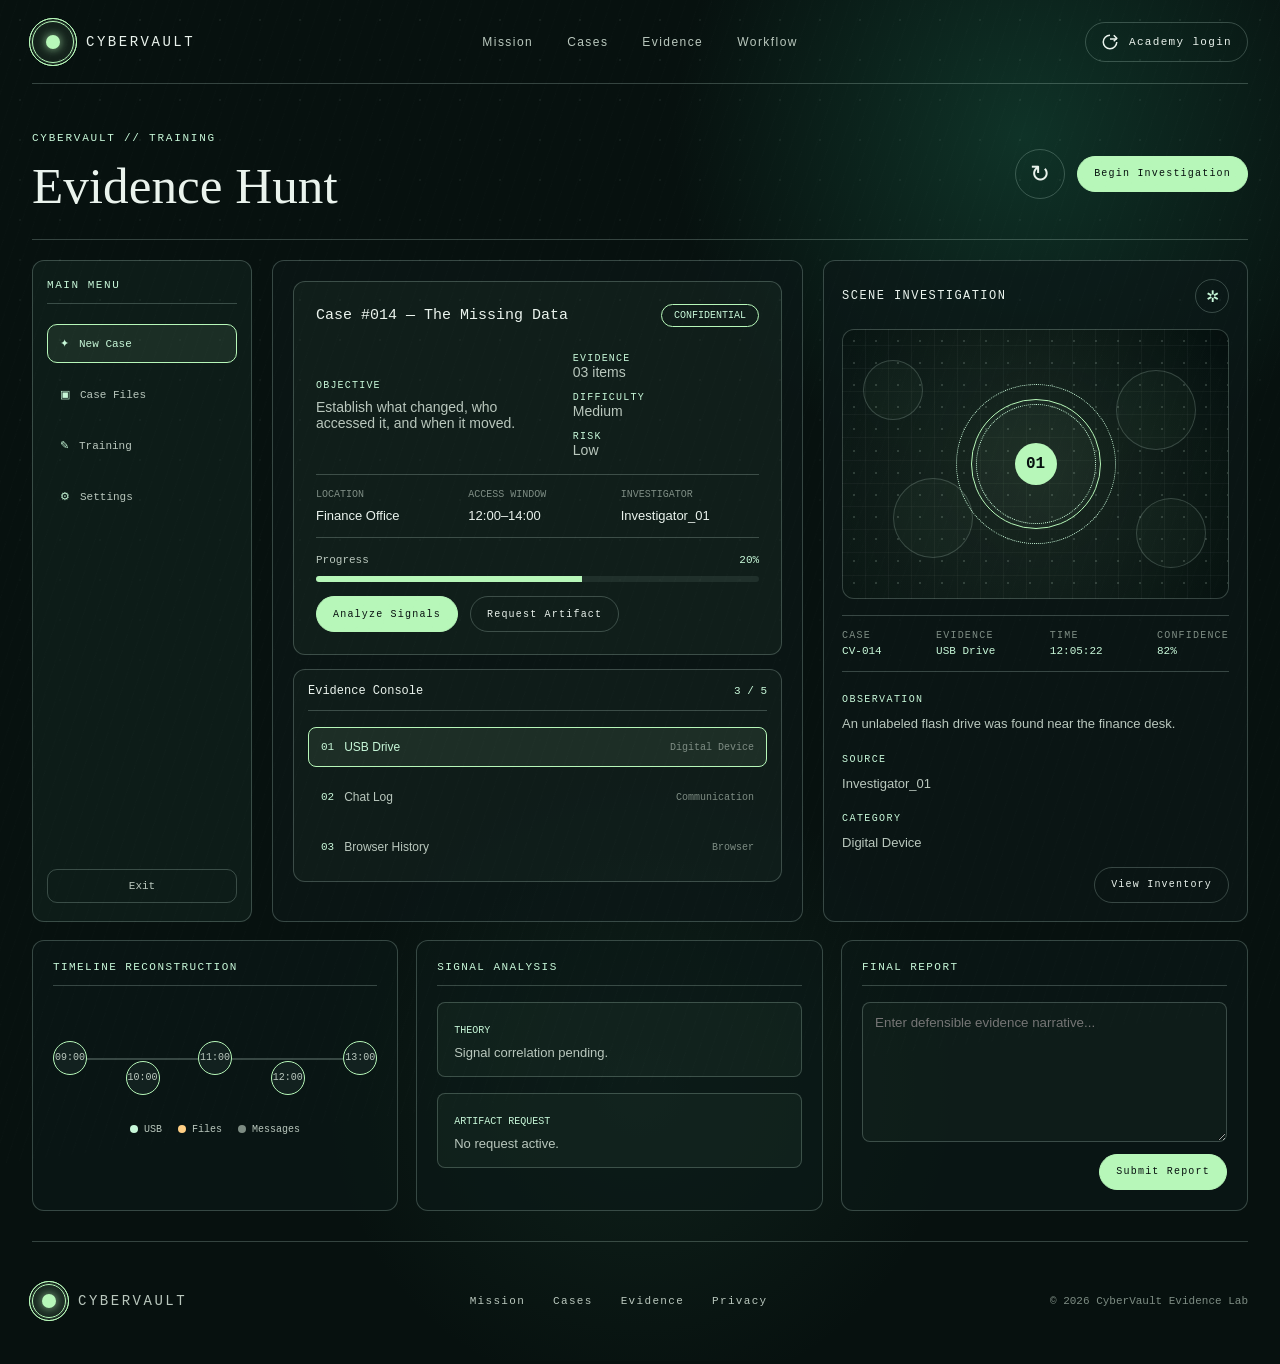
==== index.html @ d3f87b44 "feat: Add courses page and index page with navigation - Implemented a new courses page (templates/co" ====
<!doctype html>
<html lang="en">
<head>
  <meta charset="UTF-8" />
  <meta name="viewport" content="width=device-width, initial-scale=1.0" />
  <title>CyberVault · Evidence Lab</title>
  <link rel="stylesheet" href="styles.css" />
</head>
<body>
  <div class="page-shell game-page">
    <header class="site-header">
      <a class="brand" href="#">
        <span class="brand-mark">
          <span class="brand-mark-inner"></span>
        </span>
        <span class="brand-wordmark">CYBERVAULT</span>
      </a>

      <nav class="main-nav" aria-label="Main navigation">
        <a class="nav-link" href="#">Mission</a>
        <a class="nav-link" href="#">Cases</a>
        <a class="nav-link" href="#">Evidence</a>
        <a class="nav-link" href="#">Workflow</a>
      </nav>

      <a class="login-link" href="#">
        <span class="login-icon">
          <svg viewBox="0 0 24 24" aria-hidden="true">
            <path d="M12 3a9 9 0 1 0 9 9" fill="none" stroke="currentColor" stroke-width="2" />
            <path d="M12 8h9" fill="none" stroke="currentColor" stroke-width="2" />
            <path d="M17 3l4 4-4 4" fill="none" stroke="currentColor" stroke-width="2" />
          </svg>
        </span>
        <span>Academy login</span>
      </a>
    </header>

    <main class="game-dashboard">
      <section class="dashboard-topbar">
        <div class="dashboard-title-wrap">
          <span class="section-kicker">CYBERVAULT // TRAINING</span>
          <h1>Evidence Hunt</h1>
        </div>
        <div class="dashboard-actions">
          <button class="icon-button" id="refresh-button">↻</button>
          <button class="primary-button small-button" id="begin-investigation">Begin Investigation</button>
        </div>
      </section>

      <section class="game-board">
        <aside class="left-panel">
          <div class="left-panel-title">Main Menu</div>
          <div class="menu-list">
            <a class="menu-link active" href="#">
              <span class="menu-icon">✦</span>
              <span>New Case</span>
            </a>
            <a class="menu-link" href="#">
              <span class="menu-icon">▣</span>
              <span>Case Files</span>
            </a>
            <a class="menu-link" href="#">
              <span class="menu-icon">✎</span>
              <span>Training</span>
            </a>
            <a class="menu-link" href="#">
              <span class="menu-icon">⚙</span>
              <span>Settings</span>
            </a>
          </div>
          <a class="exit-button" href="#">Exit</a>
        </aside>

        <section class="case-panel">
          <section class="case-brief" id="case-brief">
            <div class="case-brief-top">
              <span class="case-panel-label">Case #014 — The Missing Data</span>
              <span class="case-status">Confidential</span>
            </div>
            <div class="case-split">
              <div class="case-objective">
                <span class="mini-label">Objective</span>
                <span class="mini-copy">Establish what changed, who accessed it, and when it moved.</span>
              </div>
              <div class="case-meta-grid">
                <div>
                  <span class="mini-label">Evidence</span>
                  <span class="mini-copy">03 items</span>
                </div>
                <div>
                  <span class="mini-label">Difficulty</span>
                  <span class="mini-copy">Medium</span>
                </div>
                <div>
                  <span class="mini-label">Risk</span>
                  <span class="mini-copy">Low</span>
                </div>
              </div>
            </div>

            <div class="case-details">
              <div class="detail-row">
                <span class="detail-label">Location</span>
                <span class="detail-value">Finance Office</span>
              </div>
              <div class="detail-row">
                <span class="detail-label">Access Window</span>
                <span class="detail-value">12:00–14:00</span>
              </div>
              <div class="detail-row">
                <span class="detail-label">Investigator</span>
                <span class="detail-value">Investigator_01</span>
              </div>
            </div>

            <div class="case-progress">
              <div class="progress-row">
                <span class="progress-text">Progress</span>
                <span class="progress-number" id="progress-value">20%</span>
              </div>
              <div class="progress-track">
                <div class="progress-bar-fill" id="case-progress-bar"></div>
              </div>
            </div>

            <div class="case-actions">
              <button class="primary-button small-button" id="analyze-button">Analyze Signals</button>
              <button class="secondary-button small-button" id="request-button">Request Artifact</button>
            </div>
          </section>

          <section class="evidence-console">
            <div class="console-head">
              <span class="console-title">Evidence Console</span>
              <span class="console-count"><span id="evidence-count">3</span> / 5</span>
            </div>
            <div class="evidence-list" id="evidence-list">
              <div class="evidence-line selected" data-evidence="USB-STORAGE">
                <span class="evidence-id">01</span>
                <span class="evidence-name">USB Drive</span>
                <span class="evidence-category">Digital Device</span>
              </div>
              <div class="evidence-line" data-evidence="MSG-045">
                <span class="evidence-id">02</span>
                <span class="evidence-name">Chat Log</span>
                <span class="evidence-category">Communication</span>
              </div>
              <div class="evidence-line" data-evidence="TRACE-118">
                <span class="evidence-id">03</span>
                <span class="evidence-name">Browser History</span>
                <span class="evidence-category">Browser</span>
              </div>
            </div>
          </section>
        </section>

        <section class="scene-panel">
          <div class="scene-top">
            <span class="scene-title">Scene Investigation</span>
            <span class="scene-controls">
              <span class="control-icon">✲</span>
            </span>
          </div>

          <div class="scene-image">
            <div class="scene-grid">
              <span class="scene-cell cell-a"></span>
              <span class="scene-cell cell-b"></span>
              <span class="scene-cell cell-c"></span>
              <span class="scene-cell cell-d"></span>
            </div>
            <div class="scene-scan">
              <span class="scan-ring one"></span>
              <span class="scan-ring two"></span>
              <span class="scan-core">01</span>
            </div>
          </div>

          <div class="scene-status">
            <div class="scene-status-row">
              <span class="scene-label">Case</span>
              <span class="scene-value">CV-014</span>
            </div>
            <div class="scene-status-row">
              <span class="scene-label">Evidence</span>
              <span class="scene-value" id="evidence-type">USB Drive</span>
            </div>
            <div class="scene-status-row">
              <span class="scene-label">Time</span>
              <span class="scene-value" id="evidence-time">12:05:22</span>
            </div>
            <div class="scene-status-row">
              <span class="scene-label">Confidence</span>
              <span class="scene-value" id="confidence-value">82%</span>
            </div>
          </div>

          <div class="scene-report">
            <span class="scene-report-title">Observation</span>
            <p id="evidence-observation">
              An unlabeled flash drive was found near the finance desk.
            </p>
            <span class="scene-report-title">Source</span>
            <p id="evidence-source">Investigator_01</p>
            <span class="scene-report-title">Category</span>
            <p id="evidence-category">Digital Device</p>
          </div>

          <div class="scene-actions">
            <button class="secondary-button small-button">View Inventory</button>
          </div>
        </section>
      </section>

      <section class="lower-dashboard">
        <section class="timeline-panel">
          <div class="panel-title">Timeline Reconstruction</div>
          <div class="timeline">
            <span class="timeline-event event-1">09:00</span>
            <span class="timeline-event event-2">10:00</span>
            <span class="timeline-event event-3">11:00</span>
            <span class="timeline-event event-4">12:00</span>
            <span class="timeline-event event-5">13:00</span>
          </div>
          <div class="timeline-legend">
            <span><i class="legend-dot dot-one"></i>USB</span>
            <span><i class="legend-dot dot-two"></i>Files</span>
            <span><i class="legend-dot dot-three"></i>Messages</span>
          </div>
        </section>

        <section class="analysis-panel">
          <div class="panel-title">Signal Analysis</div>
          <div class="analysis-card">
            <span class="analysis-label">Theory</span>
            <span class="analysis-result" id="analysis-result">Signal correlation pending.</span>
          </div>
          <div class="analysis-card">
            <span class="analysis-label">Artifact Request</span>
            <span class="analysis-result" id="artifact-request">No request active.</span>
          </div>
        </section>

        <section class="report-panel">
          <div class="panel-title">Final Report</div>
          <div class="report-form">
            <textarea id="report-input" placeholder="Enter defensible evidence narrative..."></textarea>
            <button class="primary-button small-button report-button" id="submit-report">Submit Report</button>
          </div>
        </section>
      </section>
    </main>

    <footer class="site-footer">
      <div class="footer-brand">
        <span class="brand-mark small">
          <span class="brand-mark-inner"></span>
        </span>
        <span class="brand-wordmark">CYBERVAULT</span>
      </div>
      <div class="footer-links">
        <a href="#">Mission</a>
        <a href="#">Cases</a>
        <a href="#">Evidence</a>
        <a href="#">Privacy</a>
      </div>
      <div class="footer-copy">© 2026 CyberVault Evidence Lab</div>
    </footer>
  </div>

  <script src="game.js"></script>
</body>
</html>
---- styles.css ----
* {
  box-sizing: border-box;
  -webkit-font-smoothing: antialiased;
}

:root {
  --page-bg: #07110f;
  --panel-bg: #0d1917;
  --panel-soft: #12211f;
  --text: #eaf3ed;
  --text-soft: #b9c7bd;
  --text-muted: #7d8c83;
  --text-light: #eef4ea;
  --gridline: rgba(219, 247, 232, 0.08);
  --gridline-strong: rgba(219, 247, 232, 0.16);
  --border: rgba(220, 251, 234, 0.22);
  --green: #b7f7b9;
  --green-deep: #1cba7f;
  --green-dim: #6b947c;
  --green-soft: #c7f7d8;
  --sage: #97a692;
  --line: #dde9dc;
  --shadow: rgba(0, 0, 0, 0.5);
  --danger: #ffcf84;
  --font: "Inter", "Segoe UI", "Roboto", Arial, sans-serif;
  --mono: "Roboto Mono", "SFMono-Regular", monospace;
}

body {
  margin: 0;
  color: var(--text);
  background:
    radial-gradient(circle at 80% 10%, rgba(31, 116, 87, 0.34), transparent 22%),
    radial-gradient(circle at 50% 80%, rgba(70, 145, 108, 0.13), transparent 25%),
    var(--page-bg);
  font-family: var(--font);
  min-height: 100vh;
}

body::before {
  content: "";
  position: fixed;
  inset: 0;
  pointer-events: none;
  background-image: radial-gradient(var(--gridline) 1px, transparent 1px);
  background-size: 40px 40px;
  mask-image: linear-gradient(to bottom, rgba(0,0,0,1), transparent 100%);
  opacity: 0.9;
}

body::after {
  content: "";
  position: fixed;
  inset: -20%;
  background-image: repeating-linear-gradient(115deg, transparent 0, transparent 11px, var(--gridline) 12px);
  transform: rotate(-7deg);
  opacity: 0.2;
  pointer-events: none;
}

.page-shell {
  min-height: 100vh;
  max-width: 1500px;
  margin: 0 auto;
  padding: 0 32px;
}

.site-header {
  display: flex;
  align-items: center;
  min-height: 84px;
  border-bottom: 1px solid var(--border);
}

.brand {
  display: flex;
  align-items: center;
  gap: 12px;
  color: var(--text);
  text-decoration: none;
  flex: 0 0 auto;
}

.brand-mark {
  width: 42px;
  height: 42px;
  border-radius: 50%;
  border: 1px solid var(--green);
  display: flex;
  align-items: center;
  justify-content: center;
  position: relative;
  box-shadow: 0 0 0 1px rgba(183, 247, 185, 0.2), inset 0 0 16px rgba(183, 247, 185, 0.15);
}

.brand-mark::before,
.brand-mark::after {
  content: "";
  position: absolute;
  border: 1px solid var(--green);
  inset: -4px;
  border-radius: 50%;
}

.brand-mark-inner {
  width: 14px;
  height: 14px;
  border-radius: 50%;
  background: var(--green);
  box-shadow: 0 0 12px var(--green);
}

.brand-wordmark {
  font-family: var(--mono);
  font-size: 14px;
  letter-spacing: 0.18em;
  white-space: nowrap;
}

.main-nav {
  flex: 1;
  display: flex;
  justify-content: center;
  gap: 34px;
}

.nav-link {
  color: var(--text-soft);
  font-size: 12px;
  letter-spacing: 0.12em;
  text-decoration: none;
  position: relative;
}

.nav-link::after {
  content: "";
  position: absolute;
  left: 0;
  bottom: -8px;
  width: 100%;
  height: 1px;
  background: var(--green);
  transform: scaleX(0);
  transform-origin: left;
  transition: transform 260ms ease;
}

.nav-link:hover::after {
  transform: scaleX(1);
}

.login-link {
  color: var(--text);
  text-decoration: none;
  display: flex;
  align-items: center;
  gap: 10px;
  font-family: var(--mono);
  font-size: 11px;
  letter-spacing: 0.12em;
  padding: 10px 15px;
  border-radius: 20px;
  border: 1px solid var(--border);
}

.login-icon {
  width: 18px;
  height: 18px;
  display: flex;
  align-items: center;
  justify-content: center;
}

.login-icon svg {
  width: 18px;
  height: 18px;
}

.game-dashboard {
  padding: 24px 0 30px;
}

.dashboard-topbar {
  display: flex;
  align-items: center;
  justify-content: space-between;
  gap: 30px;
  padding: 24px 0;
  border-bottom: 1px solid var(--border);
}

.dashboard-title-wrap {
  display: flex;
  flex-direction: column;
  gap: 12px;
}

.dashboard-title-wrap h1 {
  margin: 0;
  font-family: "Georgia", "Times New Roman", serif;
  font-weight: 400;
  font-size: clamp(50px, 4vw, 70px);
  color: var(--text);
}

.section-kicker {
  color: var(--green-soft);
  font-family: var(--mono);
  font-size: 11px;
  letter-spacing: 0.16em;
  text-transform: uppercase;
}

.dashboard-actions {
  display: flex;
  align-items: center;
  gap: 12px;
}

.icon-button {
  width: 50px;
  height: 50px;
  border-radius: 50%;
  border: 1px solid var(--border);
  background: transparent;
  color: var(--text);
  font-size: 24px;
  cursor: pointer;
}

.primary-button,
.secondary-button {
  border: none;
  border-radius: 22px;
  min-height: 44px;
  padding: 0 22px;
  font-family: var(--mono);
  font-size: 11px;
  letter-spacing: 0.12em;
  cursor: pointer;
  transition: transform 280ms ease, border-color 280ms ease, background 280ms ease;
}

.primary-button {
  background: var(--green);
  color: var(--page-bg);
  border: 1px solid var(--green);
}

.secondary-button {
  background: transparent;
  color: var(--text);
  border: 1px solid var(--border);
}

.small-button {
  min-height: 36px;
  font-size: 10px;
  padding: 0 16px;
}

.primary-button:hover,
.secondary-button:hover {
  transform: translateY(-3px);
}

.game-board {
  display: grid;
  grid-template-columns: 220px minmax(450px, 1fr) minmax(320px, 0.8fr);
  gap: 20px;
  margin-top: 20px;
  align-items: stretch;
}

.left-panel {
  background: rgba(15, 31, 27, 0.82);
  border: 1px solid var(--border);
  border-radius: 12px;
  padding: 18px 14px;
  min-height: 460px;
  display: flex;
  flex-direction: column;
}

.left-panel-title {
  color: var(--green-soft);
  font-family: var(--mono);
  font-size: 11px;
  letter-spacing: 0.14em;
  border-bottom: 1px solid var(--border);
  padding-bottom: 12px;
  text-transform: uppercase;
}

.menu-list {
  margin-top: 20px;
  display: flex;
  flex-direction: column;
  gap: 12px;
}

.menu-link {
  display: flex;
  align-items: center;
  gap: 10px;
  color: var(--text-soft);
  font-family: var(--mono);
  font-size: 11px;
  text-decoration: none;
  padding: 12px;
  border-radius: 10px;
  border: 1px solid transparent;
}

.menu-link.active,
.menu-link:hover {
  background: rgba(183, 247, 185, 0.08);
  border-color: var(--green);
  color: var(--green-soft);
}

.menu-icon {
  color: var(--green-soft);
}

.exit-button {
  margin-top: auto;
  color: var(--text-soft);
  border: 1px solid var(--border);
  border-radius: 10px;
  padding: 10px 14px;
  font-family: var(--mono);
  font-size: 11px;
  text-decoration: none;
  text-align: center;
}

.case-panel {
  background: rgba(12, 25, 24, 0.68);
  border: 1px solid var(--border);
  border-radius: 12px;
  padding: 20px;
  min-height: 460px;
}

.case-brief {
  background: rgba(183, 247, 185, 0.04);
  border: 1px solid var(--border);
  border-radius: 12px;
  padding: 22px;
  min-height: 260px;
}

.case-brief.flash {
  box-shadow: 0 0 0 1px var(--green), 0 0 24px rgba(183, 247, 185, 0.3);
}

.case-brief-top {
  display: flex;
  align-items: center;
  justify-content: space-between;
  gap: 16px;
}

.case-panel-label {
  color: var(--text);
  font-family: var(--mono);
  font-size: 15px;
}

.case-status {
  color: var(--green-soft);
  border: 1px solid var(--green);
  border-radius: 999px;
  padding: 5px 12px;
  font-family: var(--mono);
  font-size: 10px;
  text-transform: uppercase;
}

.case-split {
  display: grid;
  grid-template-columns: minmax(220px, 1fr) minmax(170px, 0.8fr);
  gap: 24px;
  align-items: center;
  margin: 26px 0 16px;
}

.case-objective {
  display: flex;
  flex-direction: column;
  gap: 8px;
}

.mini-label {
  color: var(--green-soft);
  font-family: var(--mono);
  font-size: 10px;
  text-transform: uppercase;
  letter-spacing: 0.12em;
}

.mini-copy {
  color: var(--text-soft);
  font-size: 14px;
}

.case-meta-grid {
  display: flex;
  flex-direction: column;
  gap: 12px;
}

.case-meta-grid > div {
  display: flex;
  flex-direction: column;
}

.case-details {
  border-top: 1px solid var(--border);
  border-bottom: 1px solid var(--border);
  padding: 14px 0;
  display: grid;
  grid-template-columns: repeat(3, 1fr);
  gap: 14px;
}

.detail-row {
  display: flex;
  flex-direction: column;
  gap: 8px;
}

.detail-label {
  color: var(--text-muted);
  font-family: var(--mono);
  font-size: 10px;
  text-transform: uppercase;
}

.detail-value {
  color: var(--text);
  font-size: 13px;
}

.case-progress {
  margin-top: 16px;
}

.progress-row {
  display: flex;
  align-items: center;
  justify-content: space-between;
}

.progress-text,
.progress-number {
  font-family: var(--mono);
  color: var(--text-soft);
  font-size: 11px;
}

.progress-number {
  color: var(--green-soft);
}

.progress-track {
  height: 6px;
  background: var(--gridline);
  border-radius: 3px;
  margin-top: 10px;
  overflow: hidden;
}

.progress-bar-fill {
  display: block;
  width: 20%;
  height: 100%;
  background: var(--green);
}

.case-actions {
  display: flex;
  gap: 12px;
  margin-top: 14px;
  align-items: center;
}

.evidence-console {
  background: rgba(183, 247, 185, 0.03);
  border: 1px solid var(--border);
  border-radius: 12px;
  padding: 14px;
  margin-top: 14px;
}

.console-head {
  display: flex;
  align-items: center;
  justify-content: space-between;
  border-bottom: 1px solid var(--border);
  padding-bottom: 12px;
}

.console-title {
  color: var(--text);
  font-family: var(--mono);
  font-size: 12px;
}

.console-count {
  color: var(--green-soft);
  font-family: var(--mono);
  font-size: 11px;
}

.evidence-list {
  display: flex;
  flex-direction: column;
  gap: 10px;
  margin-top: 16px;
}

.evidence-line {
  display: flex;
  align-items: center;
  gap: 10px;
  color: var(--text-soft);
  padding: 12px;
  border-radius: 8px;
  border: 1px solid transparent;
  cursor: pointer;
  transition: background 260ms ease, border-color 260ms ease, transform 260ms ease;
}

.evidence-line.selected,
.evidence-line:hover {
  background: rgba(183, 247, 185, 0.08);
  border-color: var(--green);
  color: var(--green-soft);
}

.evidence-id {
  font-family: var(--mono);
  color: var(--green-soft);
  font-size: 11px;
}

.evidence-name {
  flex: 1;
  font-size: 12px;
}

.evidence-category {
  font-family: var(--mono);
  font-size: 10px;
  color: var(--text-muted);
}

.scene-panel {
  background: rgba(12, 25, 24, 0.68);
  border: 1px solid var(--border);
  border-radius: 12px;
  padding: 18px;
}

.scene-top {
  display: flex;
  align-items: center;
  justify-content: space-between;
}

.scene-title {
  color: var(--text);
  font-family: var(--mono);
  font-size: 12px;
  letter-spacing: 0.12em;
  text-transform: uppercase;
}

.scene-controls {
  width: 34px;
  height: 34px;
  border-radius: 50%;
  border: 1px solid var(--border);
  display: flex;
  align-items: center;
  justify-content: center;
  color: var(--green-soft);
}

.scene-image {
  min-height: 270px;
  border-radius: 12px;
  background:
    linear-gradient(45deg, rgba(195, 243, 205, 0.03), transparent),
    repeating-linear-gradient(90deg, transparent, transparent 22px, var(--gridline) 23px),
    repeating-linear-gradient(0deg, transparent, transparent 22px, var(--gridline) 23px),
    radial-gradient(circle at center, rgba(183, 247, 185, 0.1), transparent),
    rgba(4, 14, 12, 0.7);
  border: 1px solid var(--border);
  display: flex;
  align-items: center;
  justify-content: center;
  margin: 16px 0;
  position: relative;
  overflow: hidden;
}

.scene-image::before {
  content: "";
  position: absolute;
  inset: 0;
  background-image: radial-gradient(var(--gridline-strong) 1px, transparent 1px);
  background-size: 22px 22px;
}

.scene-grid {
  position: absolute;
  inset: 0;
  opacity: 0.85;
}

.scene-cell {
  position: absolute;
  width: 60px;
  height: 60px;
  border-radius: 50%;
  border: 1px solid var(--border);
  background: rgba(183, 247, 185, 0.03);
}

.cell-a { left: 20px; top: 30px; }
.cell-b { right: 32px; top: 40px; width: 80px; height: 80px; }
.cell-c { right: 22px; bottom: 30px; width: 70px; height: 70px; }
.cell-d { left: 50px; bottom: 40px; width: 80px; height: 80px; }

.scene-scan {
  position: relative;
  z-index: 1;
  display: flex;
  align-items: center;
  justify-content: center;
  width: 130px;
  height: 130px;
  border-radius: 50%;
  border: 1px solid var(--green);
  background: rgba(183, 247, 185, 0.03);
}

.scan-core {
  width: 42px;
  height: 42px;
  border-radius: 50%;
  background: var(--green);
  color: var(--page-bg);
  display: flex;
  align-items: center;
  justify-content: center;
  font-family: var(--mono);
  font-weight: 700;
}

.scan-ring {
  position: absolute;
  width: 150px;
  height: 150px;
  border-radius: 50%;
  border: 1px dotted var(--green-soft);
}

.scan-ring.one {
  width: 120px;
  height: 120px;
}

.scan-ring.two {
  width: 160px;
  height: 160px;
}

.scene-status {
  border-top: 1px solid var(--border);
  padding-top: 14px;
  display: flex;
  flex-wrap: wrap;
  align-items: center;
  gap: 16px;
  justify-content: space-between;
}

.scene-status-row {
  display: flex;
  flex-direction: column;
  gap: 4px;
}

.scene-label {
  color: var(--text-muted);
  font-family: var(--mono);
  font-size: 10px;
  letter-spacing: 0.12em;
  text-transform: uppercase;
}

.scene-value {
  color: var(--green-soft);
  font-family: var(--mono);
  font-size: 11px;
}

.scene-report {
  border-top: 1px solid var(--border);
  padding-top: 16px;
  margin-top: 14px;
}

.scene-report-title {
  color: var(--green-soft);
  font-family: var(--mono);
  font-size: 10px;
  text-transform: uppercase;
  letter-spacing: 0.14em;
}

.scene-report p {
  color: var(--text-soft);
  font-size: 13px;
  margin: 8px 0 14px;
  line-height: 1.5;
}

.scene-actions {
  display: flex;
  justify-content: flex-end;
  margin-top: 12px;
}

.lower-dashboard {
  margin-top: 18px;
  display: grid;
  grid-template-columns: minmax(280px, 0.9fr) minmax(300px, 1fr) minmax(300px, 1fr);
  gap: 18px;
}

.timeline-panel,
.analysis-panel,
.report-panel {
  background: rgba(12, 25, 24, 0.65);
  border: 1px solid var(--border);
  border-radius: 12px;
  padding: 20px;
  min-height: 220px;
}

.panel-title {
  color: var(--green-soft);
  font-family: var(--mono);
  font-size: 11px;
  letter-spacing: 0.13em;
  text-transform: uppercase;
  padding-bottom: 12px;
  border-bottom: 1px solid var(--border);
}

.timeline {
  position: relative;
  display: flex;
  align-items: center;
  justify-content: space-between;
  gap: 10px;
  margin-top: 22px;
  min-height: 100px;
}

.timeline::before {
  content: "";
  position: absolute;
  left: 0;
  right: 0;
  top: 50%;
  height: 2px;
  background: var(--border);
}

.timeline-event {
  position: relative;
  z-index: 1;
  display: flex;
  align-items: center;
  justify-content: center;
  width: 34px;
  height: 34px;
  border-radius: 50%;
  background: var(--panel-soft);
  border: 1px solid var(--green);
  color: var(--text-soft);
  font-family: var(--mono);
  font-size: 10px;
}

.timeline-event:nth-child(2n) {
  transform: translateY(20px);
}

.timeline-legend {
  display: flex;
  justify-content: center;
  gap: 16px;
  color: var(--text-soft);
  font-family: var(--mono);
  font-size: 10px;
  margin-top: 16px;
}

.timeline-legend span {
  display: flex;
  gap: 6px;
  align-items: center;
}

.legend-dot {
  display: inline-block;
  width: 8px;
  height: 8px;
  border-radius: 50%;
}

.dot-one { background: var(--green-soft); }
.dot-two { background: var(--danger); }
.dot-three { background: var(--text-muted); }

.analysis-panel {
  display: flex;
  flex-direction: column;
  gap: 16px;
}

.analysis-card {
  background: rgba(183, 247, 185, 0.04);
  border: 1px solid var(--border);
  border-radius: 8px;
  padding: 16px;
}

.analysis-label {
  color: var(--green-soft);
  font-family: var(--mono);
  font-size: 10px;
  text-transform: uppercase;
}

.analysis-result {
  display: block;
  color: var(--text-soft);
  margin-top: 8px;
  font-size: 13px;
}

.report-form {
  display: flex;
  flex-direction: column;
  gap: 12px;
  align-items: stretch;
  margin-top: 16px;
}

.report-form textarea {
  min-height: 140px;
  background: rgba(183, 247, 185, 0.03);
  color: var(--text);
  border: 1px solid var(--border);
  border-radius: 8px;
  padding: 12px;
  font-family: var(--font);
  resize: vertical;
}

.report-button {
  align-self: flex-end;
}

.site-footer {
  min-height: 120px;
  border-top: 1px solid var(--border);
  display: flex;
  align-items: center;
  justify-content: space-between;
  gap: 20px;
  color: var(--text-soft);
}

.footer-brand {
  display: flex;
  align-items: center;
  gap: 12px;
}

.brand-mark.small {
  width: 34px;
  height: 34px;
}

.footer-links {
  display: flex;
  align-items: center;
  gap: 28px;
}

.footer-links a {
  color: var(--text-soft);
  text-decoration: none;
  font-family: var(--mono);
  font-size: 11px;
  letter-spacing: 0.12em;
}

.footer-copy {
  color: var(--text-muted);
  font-family: var(--mono);
  font-size: 11px;
}

@media (max-width: 1100px) {
  .page-shell {
    padding: 0 20px;
  }

  .game-board {
    grid-template-columns: 1fr;
  }

  .game-board > aside,
  .case-panel,
  .scene-panel {
    min-height: auto;
  }

  .lower-dashboard {
    grid-template-columns: 1fr;
  }
}

@media (max-width: 760px) {
  .site-header {
    flex-wrap: wrap;
    justify-content: center;
    gap: 16px;
  }

  .main-nav {
    order: 3;
    width: 100%;
  }

  .game-board {
    grid-template-columns: 1fr;
  }

  .case-split,
  .case-details,
  .grid-template {
    grid-template-columns: 1fr;
  }

  .site-footer {
    flex-wrap: wrap;
  }
}
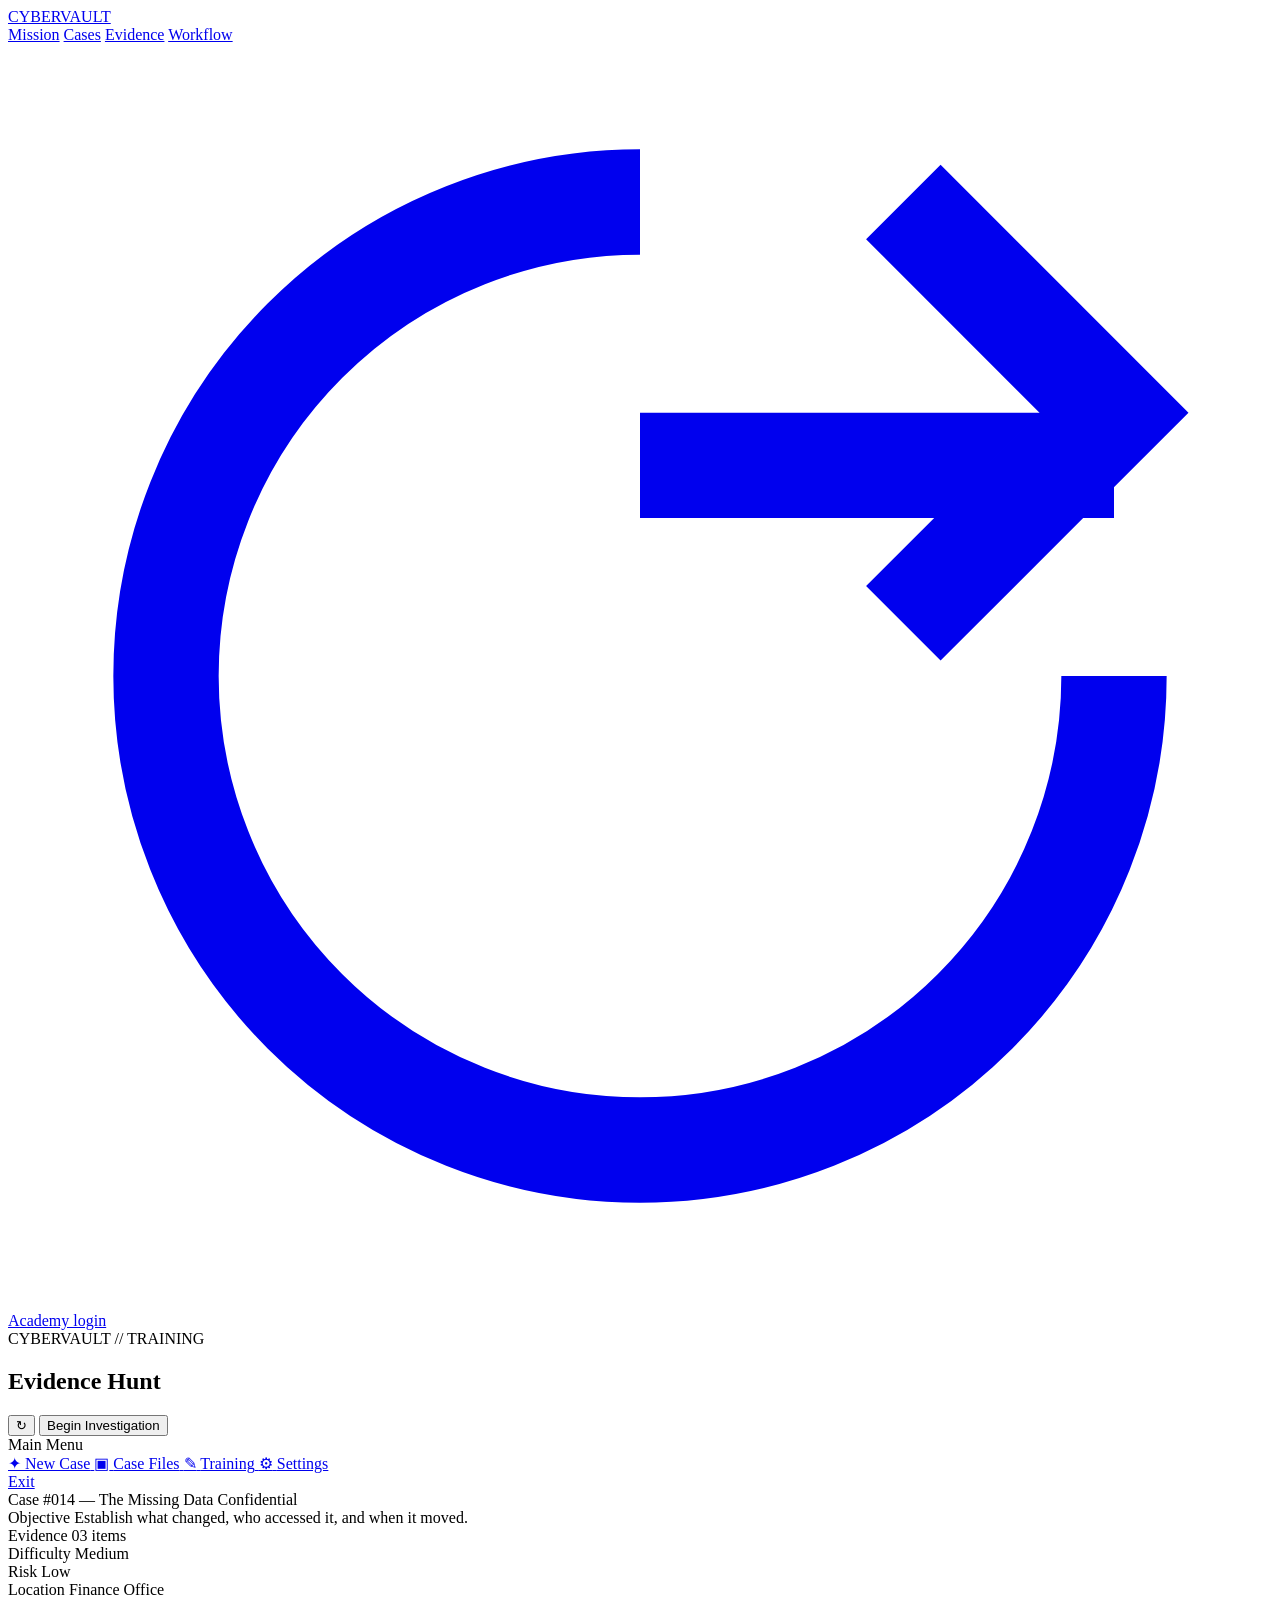
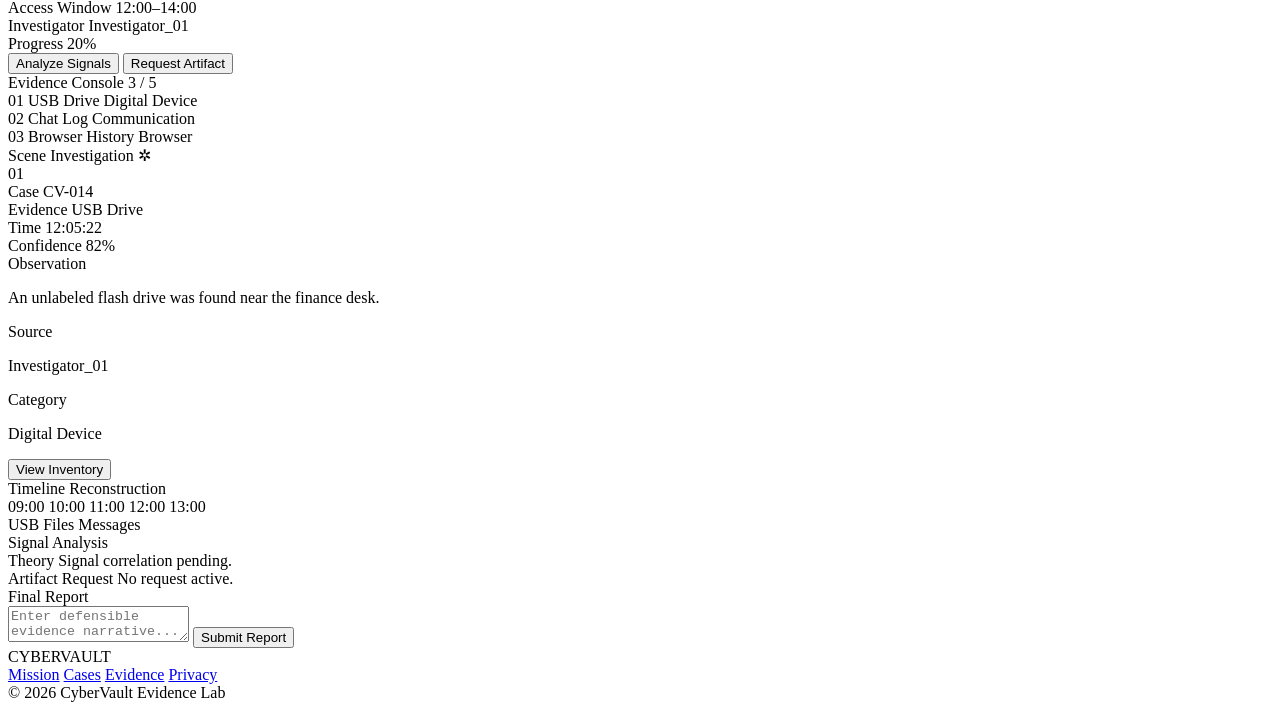
==== commit a4cc3c64: "cybervault 1" ====
--- a/index.html
+++ b/index.html
@@ -9,7 +9,7 @@
 <body>
   <div class="page-shell game-page">
     <header class="site-header">
-      <a class="brand" href="#">
+      <a class="brand" href="/">
         <span class="brand-mark">
           <span class="brand-mark-inner"></span>
         </span>
@@ -17,13 +17,13 @@
       </a>
 
       <nav class="main-nav" aria-label="Main navigation">
-        <a class="nav-link" href="#">Mission</a>
-        <a class="nav-link" href="#">Cases</a>
-        <a class="nav-link" href="#">Evidence</a>
-        <a class="nav-link" href="#">Workflow</a>
+        <a class="nav-link" href="/#problem-statement">Mission</a>
+        <a class="nav-link" href="/#feature-section">Cases</a>
+        <a class="nav-link" href="/#problem-statement">Evidence</a>
+        <a class="nav-link" href="/courses">Workflow</a>
       </nav>
 
-      <a class="login-link" href="#">
+      <a class="login-link" href="/courses">
         <span class="login-icon">
           <svg viewBox="0 0 24 24" aria-hidden="true">
             <path d="M12 3a9 9 0 1 0 9 9" fill="none" stroke="currentColor" stroke-width="2" />
@@ -51,24 +51,24 @@
         <aside class="left-panel">
           <div class="left-panel-title">Main Menu</div>
           <div class="menu-list">
-            <a class="menu-link active" href="#">
+            <a class="menu-link active" href="/courses">
               <span class="menu-icon">✦</span>
               <span>New Case</span>
             </a>
-            <a class="menu-link" href="#">
+            <a class="menu-link" href="/courses">
               <span class="menu-icon">▣</span>
               <span>Case Files</span>
             </a>
-            <a class="menu-link" href="#">
+            <a class="menu-link" href="/courses">
               <span class="menu-icon">✎</span>
               <span>Training</span>
             </a>
-            <a class="menu-link" href="#">
+            <a class="menu-link" href="/courses">
               <span class="menu-icon">⚙</span>
               <span>Settings</span>
             </a>
           </div>
-          <a class="exit-button" href="#">Exit</a>
+          <a class="exit-button" href="/">Exit</a>
         </aside>
 
         <section class="case-panel">
@@ -259,10 +259,10 @@
         <span class="brand-wordmark">CYBERVAULT</span>
       </div>
       <div class="footer-links">
-        <a href="#">Mission</a>
-        <a href="#">Cases</a>
-        <a href="#">Evidence</a>
-        <a href="#">Privacy</a>
+        <a href="/#problem-statement">Mission</a>
+        <a href="/#feature-section">Cases</a>
+        <a href="/#problem-statement">Evidence</a>
+        <a href="/courses">Privacy</a>
       </div>
       <div class="footer-copy">© 2026 CyberVault Evidence Lab</div>
     </footer>
